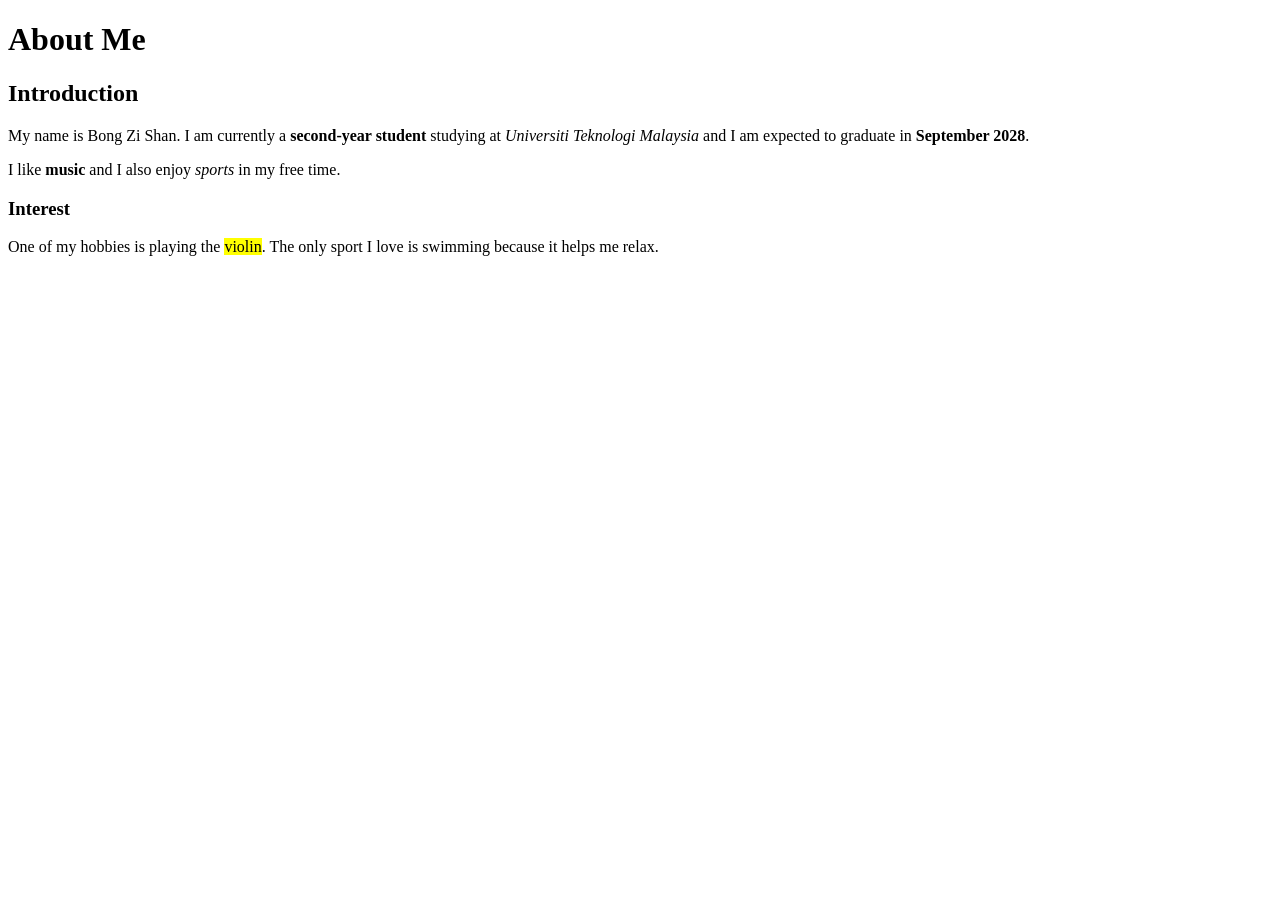
==== about.html @ 8644c531 "completed task 2 part 1: setup headings and basic intro paragraph" ====
<!DOCTYPE html>
<html lang="en">

<head>
<meta charset="UTF-8">
<title>About Me</title>
<meta name="description" content="About page of Bong Zi Shan's portfolio">
</head>

<body>

<h1>About Me</h1>

<h2>Introduction</h2>

<p>
My name is Bong Zi Shan. I am currently a <strong>second-year student</strong> studying at <em>Universiti Teknologi Malaysia</em> and I am expected to graduate in <strong>September 2028</strong>.</p>

<!-- strong shows importance, b only makes text bold -->
<p>I like <b>music</b> and I also enjoy <i>sports</i> in my free time.</p>


<h3>Interest</h3>

<p>One of my hobbies is playing the <mark>violin</mark>.
The only sport I love is swimming because it helps me relax.</p>

</body>
</html>
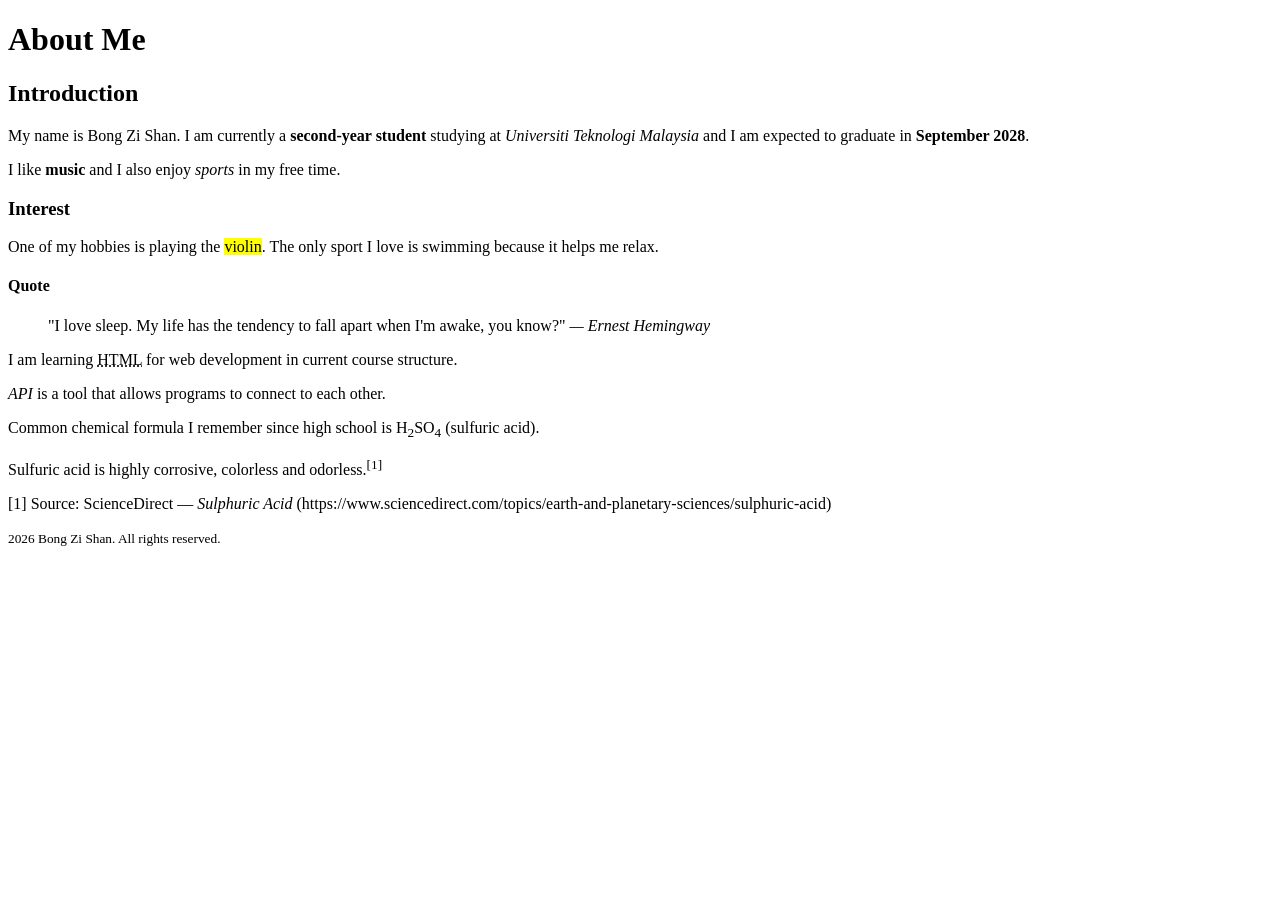
==== commit de86470c: "completed task 2: typography, tags, quote, footer copyright" ====
--- a/about.html
+++ b/about.html
@@ -25,5 +25,23 @@
 <p>One of my hobbies is playing the <mark>violin</mark>.
 The only sport I love is swimming because it helps me relax.</p>
 
+
+<h4>Quote</h4>
+
+<blockquote cite="https://www.goodreads.com/quotes/27292-i-love-sleep-my-life-has-the-tendency-to-fall">
+"I love sleep. My life has the tendency to fall apart when I'm awake, you know?"
+<cite>— Ernest Hemingway</cite>
+</blockquote>
+
+<p>I am learning <abbr title="HyperText Markup Language">HTML</abbr> for web development in current course structure.</p>
+<p><dfn>API</dfn> is a tool that allows programs to connect to each other.</p>
+<p>Common chemical formula I remember since high school is H<sub>2</sub>SO<sub>4</sub> (sulfuric acid).</p>
+<p>Sulfuric acid is highly corrosive, colorless and odorless.<sup>[1]</sup></p>
+<p>[1] Source: ScienceDirect — <cite>Sulphuric Acid</cite> (https://www.sciencedirect.com/topics/earth-and-planetary-sciences/sulphuric-acid)</p>
+
+<footer>
+<small>2026 Bong Zi Shan. All rights reserved.</small>
+</footer>
+
 </body>
 </html>
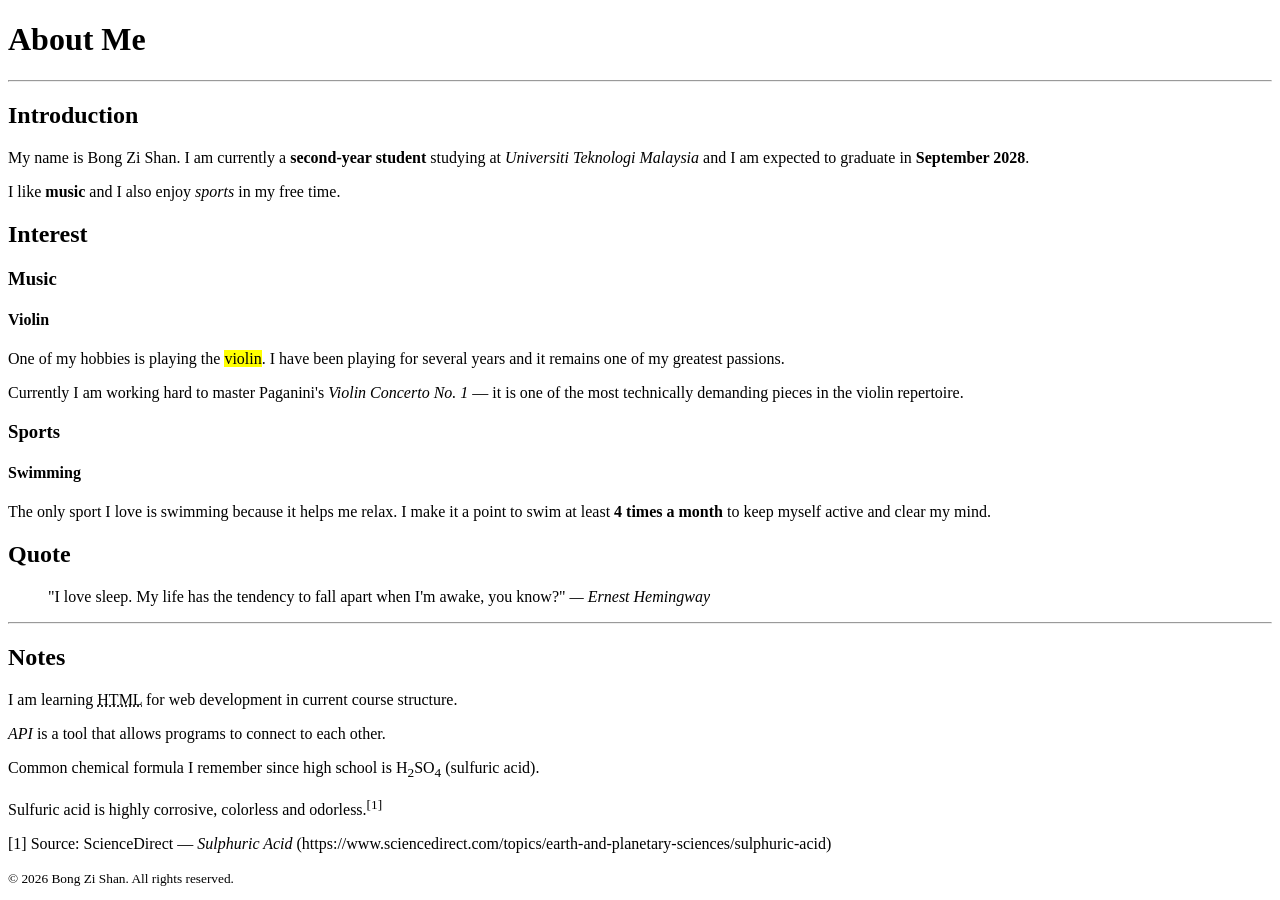
==== commit f228c5fc: "edit about me information and format" ====
--- a/about.html
+++ b/about.html
@@ -9,38 +9,68 @@
 
 <body>
 
-<h1>About Me</h1>
+<header>
+	<h1>About Me</h1>
+	<hr>
+</header>
+
+<main>
+
+<section id="about">
 
 <h2>Introduction</h2>
 
-<p>
-My name is Bong Zi Shan. I am currently a <strong>second-year student</strong> studying at <em>Universiti Teknologi Malaysia</em> and I am expected to graduate in <strong>September 2028</strong>.</p>
+<p>My name is Bong Zi Shan. I am currently a <strong>second-year student</strong> studying at <em>Universiti Teknologi Malaysia</em> and I am expected to graduate in <strong>September 2028</strong>.</p>
 
-<!-- strong shows importance, b only makes text bold -->
+<!-- strong shows importance to screen readers; b only makes text bold visually -->
 <p>I like <b>music</b> and I also enjoy <i>sports</i> in my free time.</p>
 
 
-<h3>Interest</h3>
+<h2>Interest</h2>
 
-<p>One of my hobbies is playing the <mark>violin</mark>.
-The only sport I love is swimming because it helps me relax.</p>
+<h3>Music</h3>
+
+<h4>Violin</h4>
+
+<p>One of my hobbies is playing the <mark>violin</mark>. I have been playing for several years and it remains one of my greatest passions.</p>
+
+<p>Currently I am working hard to master Paganini's <em>Violin Concerto No. 1</em> — it is one of the most technically demanding pieces in the violin repertoire.</p>
 
 
-<h4>Quote</h4>
+<h3>Sports</h3>
+
+<h4>Swimming</h4>
+
+<p>The only sport I love is swimming because it helps me relax. I make it a point to swim at least <strong>4 times a month</strong> to keep myself active and clear my mind.</p>
+
+
+<h2>Quote</h2>
 
 <blockquote cite="https://www.goodreads.com/quotes/27292-i-love-sleep-my-life-has-the-tendency-to-fall">
 "I love sleep. My life has the tendency to fall apart when I'm awake, you know?"
 <cite>— Ernest Hemingway</cite>
 </blockquote>
 
+<hr>
+
+<h2>Notes</h2>
+
 <p>I am learning <abbr title="HyperText Markup Language">HTML</abbr> for web development in current course structure.</p>
+
 <p><dfn>API</dfn> is a tool that allows programs to connect to each other.</p>
+
 <p>Common chemical formula I remember since high school is H<sub>2</sub>SO<sub>4</sub> (sulfuric acid).</p>
+
 <p>Sulfuric acid is highly corrosive, colorless and odorless.<sup>[1]</sup></p>
+
 <p>[1] Source: ScienceDirect — <cite>Sulphuric Acid</cite> (https://www.sciencedirect.com/topics/earth-and-planetary-sciences/sulphuric-acid)</p>
 
+</section>
+
+</main>
+
 <footer>
-<small>2026 Bong Zi Shan. All rights reserved.</small>
+<small>&copy; 2026 Bong Zi Shan. All rights reserved.</small>
 </footer>
 
 </body>
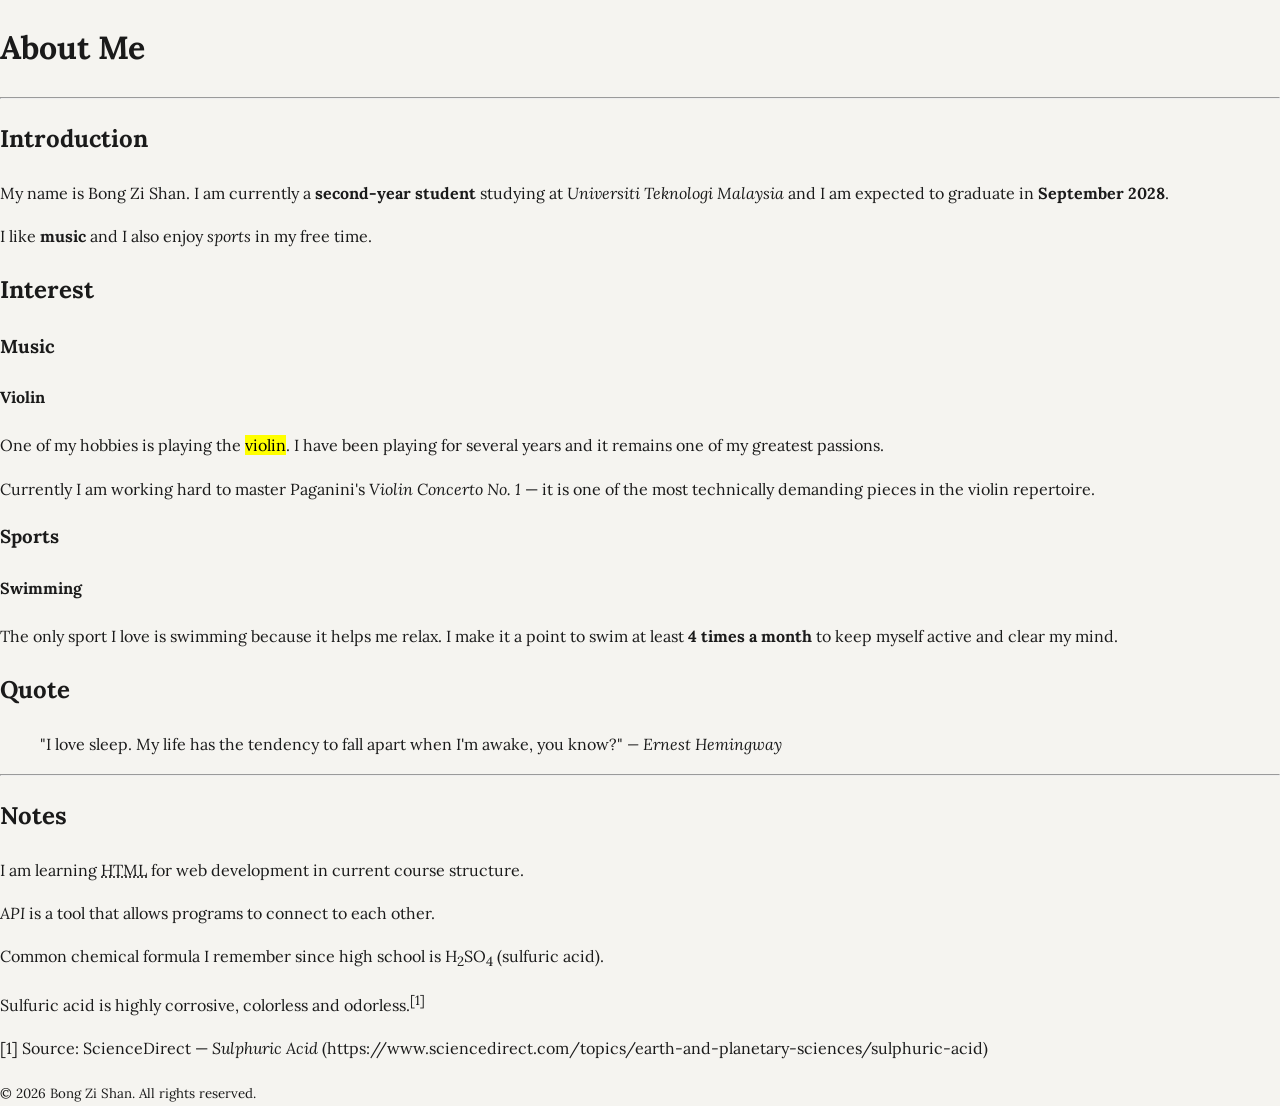
==== commit 1013688b: "completed task 1: created initial style.css, linked& removed all inline styles from HTML files" ====
--- a/about.html
+++ b/about.html
@@ -4,6 +4,7 @@
 <head>
 <meta charset="UTF-8">
 <title>About Me</title>
+<link rel="stylesheet" href="style.css">
 <meta name="description" content="About page of Bong Zi Shan's portfolio">
 </head>
 
--- a/style.css
+++ b/style.css
@@ -0,0 +1,39 @@
+@import url('https://fonts.googleapis.com/css2?family=Lora:ital,wght@0,400;0,700;1,400&family=Playfair+Display:wght@700&display=swap');
+
+:root {
+  --color-primary: #1a1a2e;
+  --color-secondary: #16213e;
+  --color-accent: #e8d5b7;
+  --color-accent-light: #fdf6e3;
+  --color-text: #1a1a1a;
+  --color-muted: #666666;
+  --color-grey-light: #eeeeee;
+  --color-surface: #f5f4f0;
+  --color-surface-alt: #ffffff;
+  --font-body: 'Lora', Georgia, serif;
+  --font-heading: 'Playfair Display', serif;
+  --space-sm: 0.5rem;
+  --space-md: 1.5rem;
+  --space-lg: 3rem;
+}
+
+html {
+  box-sizing: border-box;
+  font-size: 62.5%;
+}
+
+*,
+*::before,
+*::after {
+  box-sizing: inherit;
+}
+
+body {
+  margin: 0;
+  padding: 0;
+  font-family: var(--font-body);
+  font-size: 1.6rem;
+  color: var(--color-text);
+  background-color: var(--color-surface);
+  line-height: 1.7;
+}
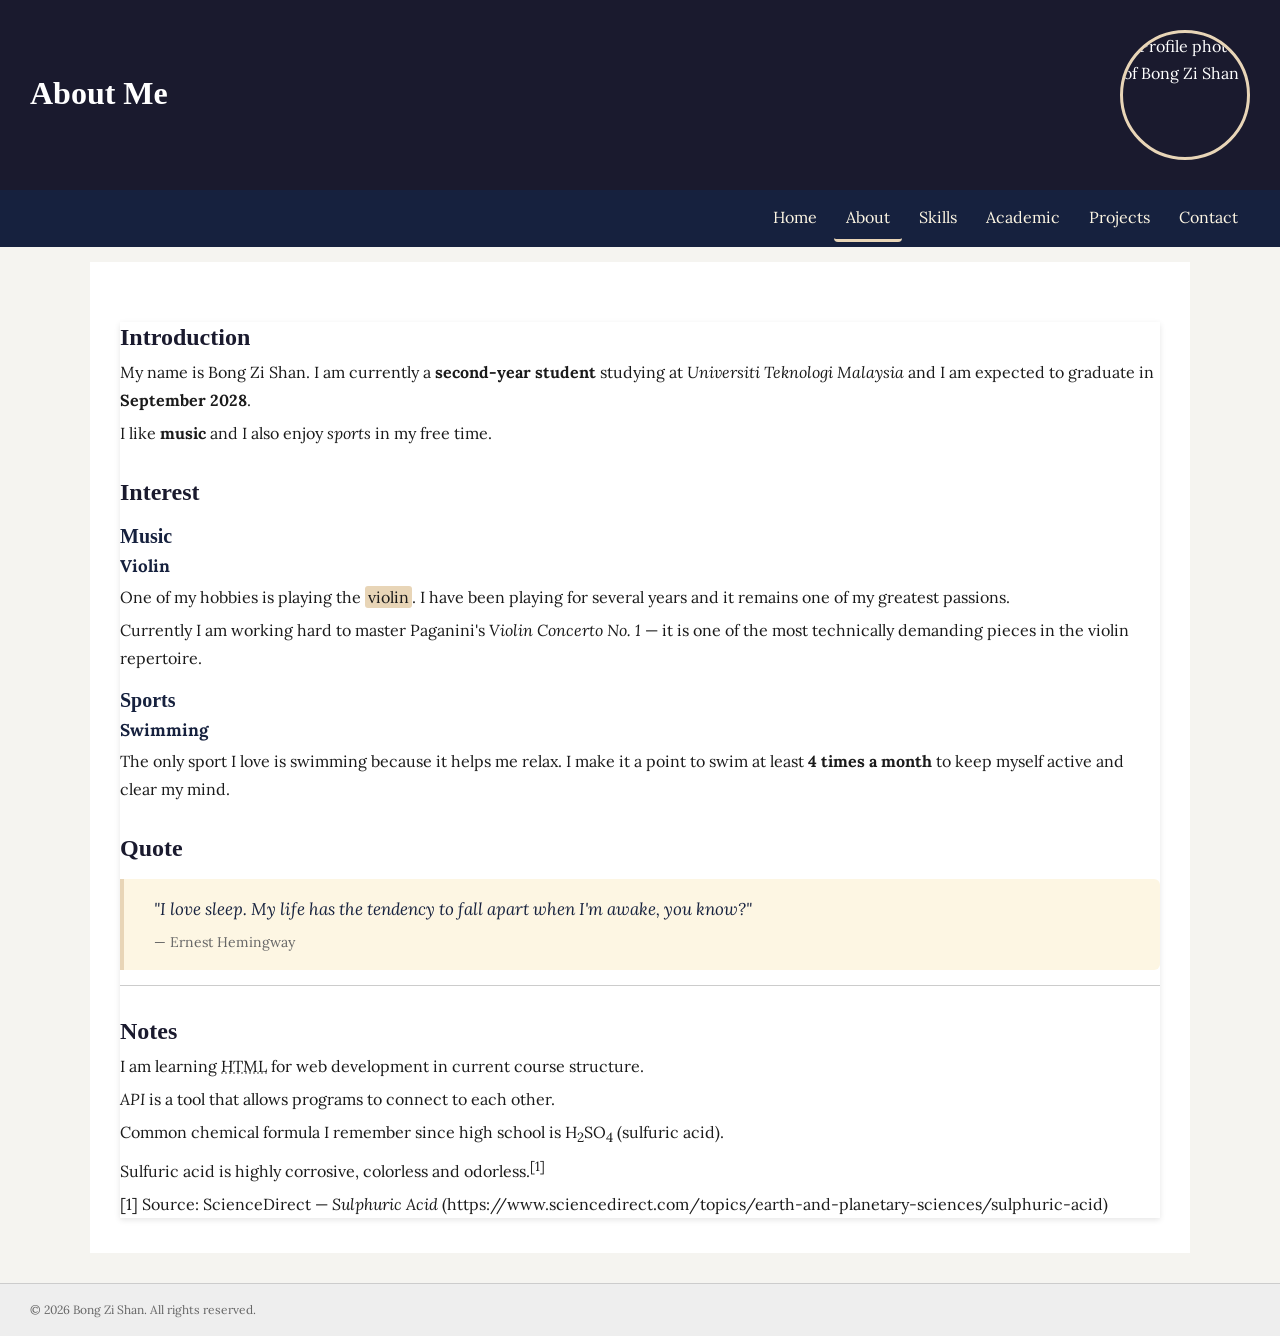
==== commit 360457a6: "completed task 3: created horizontal nav, two-column hero header" ====
--- a/about.html
+++ b/about.html
@@ -10,10 +10,27 @@
 
 <body>
 
-<header>
-	<h1>About Me</h1>
-	<hr>
+<header class="header-flex">
+	<div class="header-text">
+		<h1>About Me</h1>
+		<hr>
+	</div>
+
+	<div class="header-image">
+		<img src="image/me.png" alt="Profile photo of Bong Zi Shan">
+	</div>
 </header>
+
+<nav>
+	<ul>
+		<li><a href="index.html">Home</a></li>
+		<li><a href="about.html" class="active">About</a></li>
+		<li><a href="skills.html">Skills</a></li>
+		<li><a href="academic.html">Academic</a></li>
+		<li><a href="projects.html">Projects</a></li>
+		<li><a href="contact.html">Contact</a></li>
+	</ul>
+</nav>
 
 <main>
 
@@ -26,7 +43,6 @@
 <!-- strong shows importance to screen readers; b only makes text bold visually -->
 <p>I like <b>music</b> and I also enjoy <i>sports</i> in my free time.</p>
 
-
 <h2>Interest</h2>
 
 <h3>Music</h3>
@@ -37,13 +53,11 @@
 
 <p>Currently I am working hard to master Paganini's <em>Violin Concerto No. 1</em> — it is one of the most technically demanding pieces in the violin repertoire.</p>
 
-
 <h3>Sports</h3>
 
 <h4>Swimming</h4>
 
 <p>The only sport I love is swimming because it helps me relax. I make it a point to swim at least <strong>4 times a month</strong> to keep myself active and clear my mind.</p>
-
 
 <h2>Quote</h2>
 
--- a/style.css
+++ b/style.css
@@ -1,33 +1,46 @@
+/* Task 1 */
 @import url('https://fonts.googleapis.com/css2?family=Lora:ital,wght@0,400;0,700;1,400&family=Playfair+Display:wght@700&display=swap');
-
+ 
 :root {
-  --color-primary: #1a1a2e;
+  /* Colors */
+  --color-primary:   #1a1a2e;
   --color-secondary: #16213e;
-  --color-accent: #e8d5b7;
+  --color-accent:       #e8d5b7;
   --color-accent-light: #fdf6e3;
-  --color-text: #1a1a1a;
-  --color-muted: #666666;
+ 
+  /* Greys */
   --color-grey-light: #eeeeee;
-  --color-surface: #f5f4f0;
+  --color-grey-mid:   #cccccc;
+  --color-grey-dark:  #888888;
+ 
+  /* Text & background */
+  --color-text:        #1a1a1a;
+  --color-muted:       #666666;
+  --color-surface:     #f5f4f0;
   --color-surface-alt: #ffffff;
-  --font-body: 'Lora', Georgia, serif;
+ 
+  /* font families */
+  --font-body:    'Lora', Georgia, serif;
   --font-heading: 'Playfair Display', serif;
+ 
+  /* spacing values */
   --space-sm: 0.5rem;
   --space-md: 1.5rem;
   --space-lg: 3rem;
 }
-
+ 
+/* CSS Reset */
 html {
   box-sizing: border-box;
-  font-size: 62.5%;
-}
-
+  font-size: 62.5%; /* 1rem = 10px */
+}
+ 
 *,
 *::before,
 *::after {
   box-sizing: inherit;
 }
-
+ 
 body {
   margin: 0;
   padding: 0;
@@ -36,4 +49,288 @@
   color: var(--color-text);
   background-color: var(--color-surface);
   line-height: 1.7;
+}
+
+/* Task 2*/
+h1 {
+  font-family: var(--font-heading);
+  font-size: 3.2rem;
+  line-height: 1.25;
+  color: var(--color-surface-alt);
+  margin: 0 0 var(--space-sm) 0;
+}
+
+h2 {
+  font-family: var(--font-heading);
+  font-size: 2.4rem;
+  line-height: 1.3;
+  color: var(--color-primary);
+  /* margin gives vertical spacing between sections, easier to read compared to everything being too tight */
+  margin: var(--space-lg) 0 var(--space-sm) 0;
+}
+
+h3 {
+  font-family: var(--font-heading);
+  font-size: 2rem;
+  line-height: 1.35;
+  color: var(--color-secondary);
+  margin: var(--space-md) 0 var(--space-sm) 0;
+}
+
+h4 {
+  font-family: var(--font-body);
+  font-size: 1.7rem;
+  font-weight: 700;
+  line-height: 1.4;
+  color: var(--color-secondary);
+  margin: var(--space-sm) 0 0.4rem 0;
+}
+
+p,
+li {
+  font-size: 1.6rem;
+  line-height: 1.75;
+  color: var(--color-text);
+}
+
+/* margin adds space below each paragraph so text is easier to read */
+p {
+  margin: 0 0 var(--space-sm) 0;
+}
+
+small {
+  font-size: 1.2rem;
+  line-height: 1.5;
+  color: var(--color-muted);
+}
+
+blockquote {
+  font-family: var(--font-body);
+  font-size: 1.7rem;
+  font-style: italic;
+  line-height: 1.8;
+  color: var(--color-secondary);
+  /* padding is for space INSIDE the box(text away from border), margin is for space OUTSIDE(separates from paragraphs) */
+  padding: var(--space-md) var(--space-md) var(--space-md) var(--space-lg);
+  margin: var(--space-md) 0;
+  border-left: 4px solid var(--color-accent);
+  background-color: var(--color-accent-light);
+  border-radius: 0 6px 6px 0;
+  position: relative;
+}
+
+blockquote cite {
+  display: block;
+  font-size: 1.4rem;
+  font-style: normal;
+  color: var(--color-muted);
+  margin-top: var(--space-sm);
+}
+
+code {
+  font-size: 1.4rem;
+  line-height: 1.6;
+  color: var(--color-primary);
+  background-color: var(--color-grey-light);
+  padding: 0.2rem 0.5rem;
+  border-radius: 4px;
+}
+
+caption {
+  font-family: var(--font-heading);
+  font-size: 1.6rem;
+  font-weight: 700;
+  line-height: 1.5;
+  color: var(--color-primary);
+  caption-side: top;
+  padding: var(--space-sm) 0;
+  text-align: left;
+}
+
+header {
+  background-color: var(--color-primary);
+  color: var(--color-surface-alt);
+  /* using padding so the text sits nicely inside the header area, not touching the edges */
+  padding: var(--space-lg);
+}
+
+header p {
+  color: var(--color-accent);
+  font-size: 1.6rem;
+  margin: 0;
+}
+
+header hr {
+  display: none;
+}
+
+nav {
+  background-color: var(--color-secondary);
+  color: var(--color-surface-alt);
+  padding: var(--space-sm) var(--space-lg);
+  /* margin-bottom creates space between nav and main content */
+  margin-bottom: var(--space-md);
+}
+
+main {
+  background-color: var(--color-surface-alt);
+  /* padding keeps content away from edges, margin auto is used to center the whole layout */
+  padding: var(--space-lg);
+  max-width: 1100px;
+  margin: 0 auto;
+}
+
+footer {
+  background-color: var(--color-grey-light);
+  color: var(--color-muted);
+  /* padding = inner spacing inside footer, margin-top pushes it away from the main content above */
+  padding: var(--space-md) var(--space-lg);
+  margin-top: var(--space-lg);
+  border-top: 1px solid var(--color-grey-mid);
+  font-size: 1.3rem;
+}
+
+footer address {
+  font-style: normal;
+  margin-bottom: var(--space-sm);
+  line-height: 1.8;
+}
+
+a:link {
+  color: var(--color-secondary);
+  text-decoration: underline;
+}
+
+a:visited {
+  color: var(--color-grey-dark);
+  text-decoration: underline;
+}
+
+a:hover {
+  color: var(--color-primary);
+  text-decoration: none;
+}
+
+a:active {
+  color: var(--color-accent);
+  text-decoration: none;
+}
+
+hr {
+  border: none;
+  border-top: 1px solid var(--color-grey-mid);
+  margin: var(--space-md) 0;
+}
+
+img {
+  max-width: 100%;
+  height: auto;
+  display: block;
+}
+
+ul,
+ol {
+  padding-left: var(--space-lg);
+  margin: var(--space-sm) 0 var(--space-md) 0;
+}
+
+mark {
+  background-color: var(--color-accent);
+  color: var(--color-text);
+  padding: 0.1rem 0.3rem;
+  border-radius: 3px;
+}
+
+abbr[title] {
+  text-decoration: underline dotted var(--color-grey-dark);
+  cursor: help;
+}
+
+figure {
+  margin: 0 0 var(--space-md) 0;
+}
+
+figcaption {
+  font-size: 1.3rem;
+  color: var(--color-muted);
+  margin-top: 0.4rem;
+}
+
+button,
+input,
+textarea,
+select {
+  border-radius: 6px;
+}
+
+section {
+  background-color: var(--color-surface-alt);
+  box-shadow: 0 2px 6px rgba(0,0,0,0.1);
+}
+
+/* Task 3 */
+nav {
+  display: flex;
+  justify-content: space-between;
+  align-items: center;
+  position: sticky;
+  top: 0;
+  z-index: 100;
+}
+
+nav ul {
+  display: flex;
+  justify-content: flex-end;
+  flex-wrap: wrap;
+  gap: var(--space-sm);
+  list-style: none;
+  margin: 0;
+  padding: 0;
+  width: 100%;
+}
+
+nav a {
+  display: block;
+  padding: 0.8rem 1.2rem;
+  border-radius: 4px;
+  transition: color 0.2s, background-color 0.2s;
+}
+
+nav a:link,
+nav a:visited {
+  color: var(--color-accent-light);
+  text-decoration: none;
+}
+
+nav a:hover {
+  color: var(--color-surface-alt);
+  background-color: var(--color-primary);
+}
+
+nav a:active {
+  color: var(--color-accent-light);
+  background-color: var(--color-primary);
+}
+
+nav a.active {
+  border-bottom: 3px solid var(--color-accent);
+}
+
+.header-flex {
+  display: flex;
+  justify-content: space-between;
+  align-items: center;
+  gap: var(--space-md);
+}
+
+.header-text {
+  flex: 1;
+}
+
+.header-image img {
+  width: 130px;
+  height: 130px;
+  border-radius: 50%;
+  object-fit: cover;
+  border: 3px solid var(--color-accent);
 }
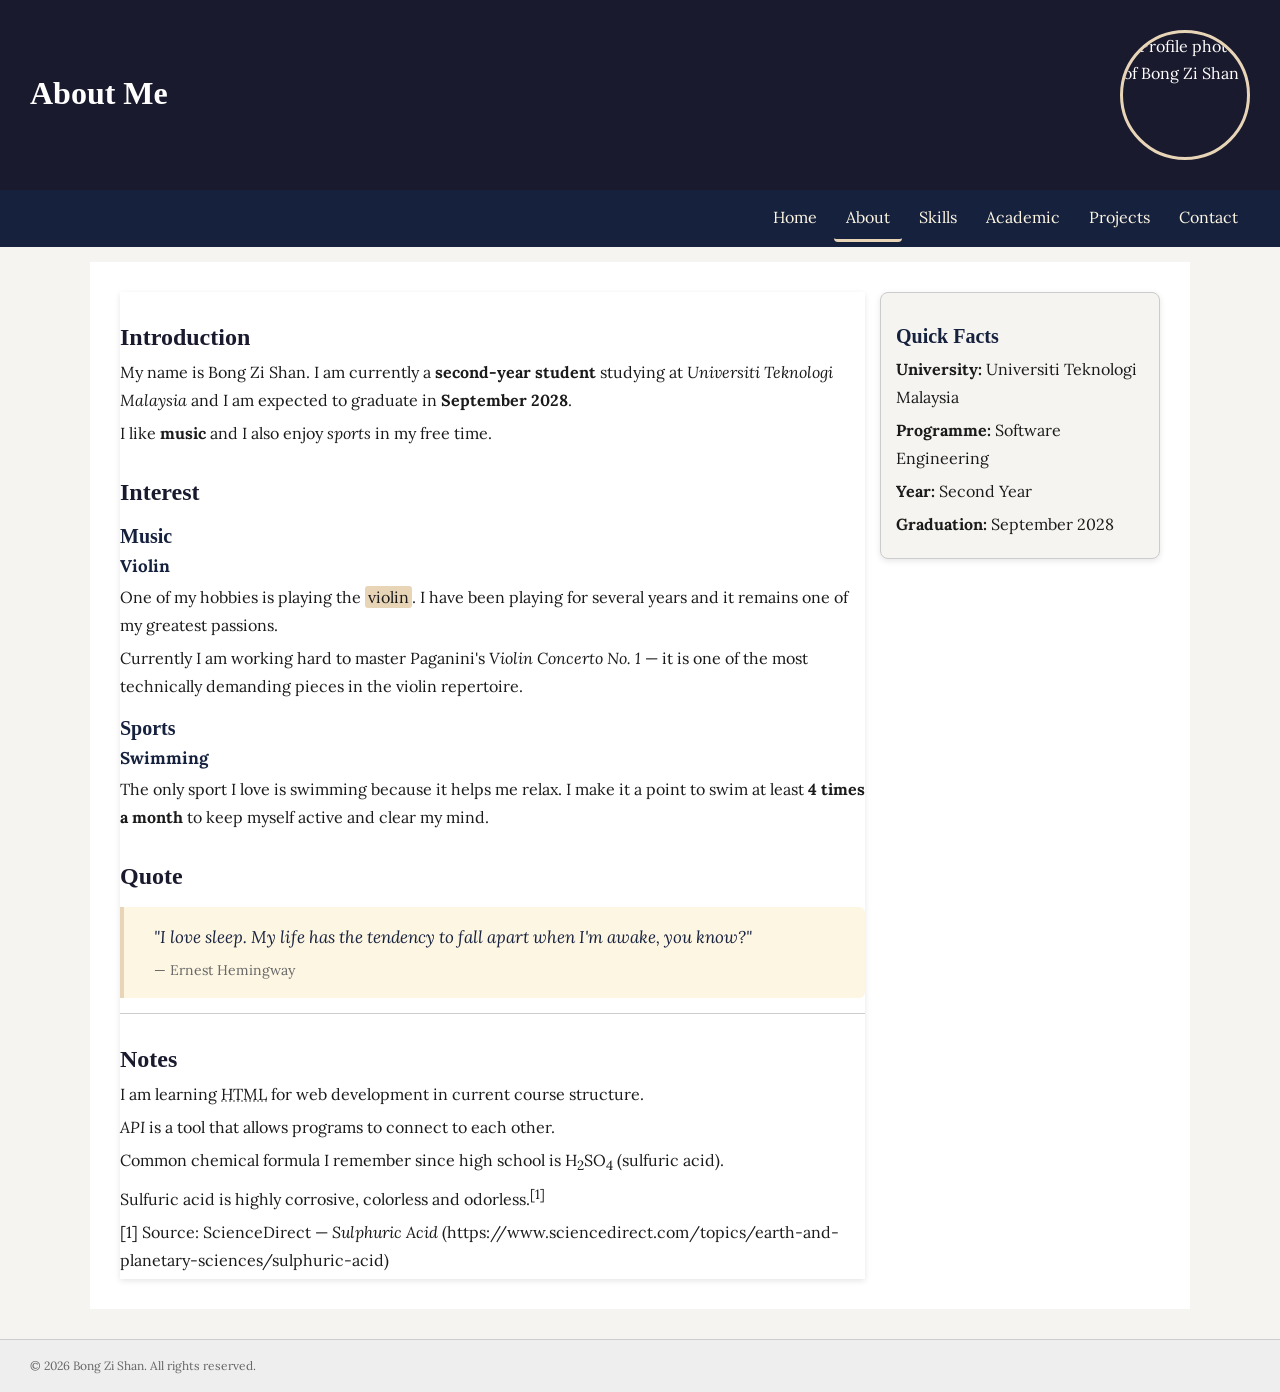
==== commit ce0b91fa: "completed task 4: card grid, sidebar layout" ====
--- a/about.html
+++ b/about.html
@@ -32,7 +32,7 @@
 	</ul>
 </nav>
 
-<main>
+<main class="page-grid">
 
 <section id="about">
 
@@ -82,6 +82,14 @@
 
 </section>
 
+<aside class="sidebar">
+  <h3>Quick Facts</h3>
+  <p><strong>University:</strong> Universiti Teknologi Malaysia</p>
+  <p><strong>Programme:</strong> Software Engineering</p>
+  <p><strong>Year:</strong> Second Year</p>
+  <p><strong>Graduation:</strong> September 2028</p>
+</aside>
+
 </main>
 
 <footer>
--- a/style.css
+++ b/style.css
@@ -333,4 +333,45 @@
   border-radius: 50%;
   object-fit: cover;
   border: 3px solid var(--color-accent);
+}
+
+/* Task 4 */
+.card-grid {
+  display: grid;
+  grid-template-columns: repeat(auto-fit, minmax(260px, 1fr));
+  gap: var(--space-md);
+  margin-top: var(--space-md);
+}
+
+.card {
+  background-color: var(--color-surface);
+  border: 1px solid var(--color-grey-mid);
+  padding: var(--space-md);
+  border-radius: 8px;
+  box-shadow: 0 2px 6px rgba(0,0,0,0.1);
+  align-content: start;
+  transition: transform 0.2s;
+}
+
+.card:hover {
+  transform: translateY(-4px);
+}
+
+.card-featured {
+  grid-column: span 2;
+}
+
+.page-grid {
+  display: grid;
+  grid-template-columns: 1fr 280px;
+  gap: var(--space-md);
+}
+
+.sidebar {
+  background-color: var(--color-surface);
+  border: 1px solid var(--color-grey-mid);
+  padding: var(--space-md);
+  border-radius: 8px;
+  box-shadow: 0 2px 6px rgba(0,0,0,0.1);
+  align-self: start;
 }
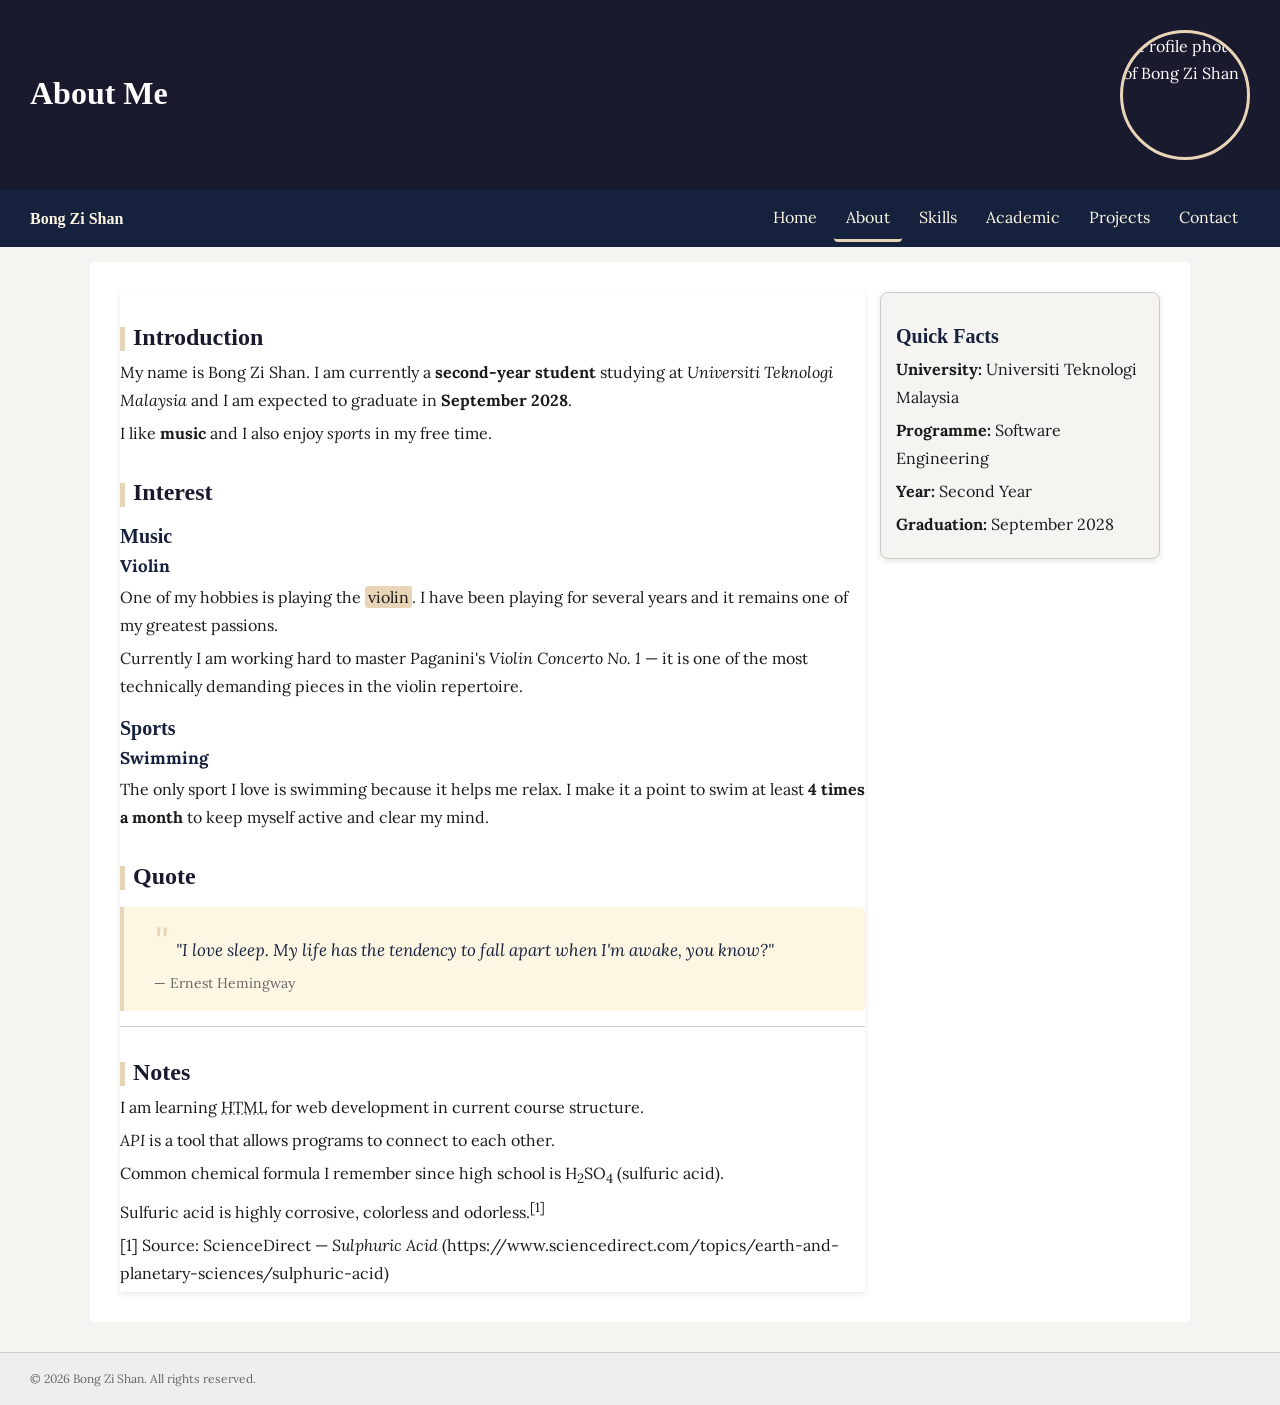
==== commit d7cd6b1f: "adjust nav layout" ====
--- a/about.html
+++ b/about.html
@@ -3,6 +3,7 @@
 
 <head>
 <meta charset="UTF-8">
+<meta name="viewport" content="width=device-width, initial-scale=1.0">
 <title>About Me</title>
 <link rel="stylesheet" href="style.css">
 <meta name="description" content="About page of Bong Zi Shan's portfolio">
@@ -22,14 +23,15 @@
 </header>
 
 <nav>
-	<ul>
-		<li><a href="index.html">Home</a></li>
-		<li><a href="about.html" class="active">About</a></li>
-		<li><a href="skills.html">Skills</a></li>
-		<li><a href="academic.html">Academic</a></li>
-		<li><a href="projects.html">Projects</a></li>
-		<li><a href="contact.html">Contact</a></li>
-	</ul>
+  <span class="nav-brand">Bong Zi Shan</span>
+  <ul>
+    <li><a href="index.html">Home</a></li>
+    <li><a href="about.html" class="active">About</a></li>
+    <li><a href="skills.html">Skills</a></li>
+    <li><a href="academic.html">Academic</a></li>
+    <li><a href="projects.html">Projects</a></li>
+    <li><a href="contact.html">Contact</a></li>
+  </ul>
 </nav>
 
 <main class="page-grid">
--- a/style.css
+++ b/style.css
@@ -1,3 +1,10 @@
+/* ============================================
+   BREAKPOINTS
+   mobile-first base: 320px and up (default)
+   tablet:  @media (min-width: 600px)
+   desktop: @media (min-width: 1024px)
+   ============================================ */
+
 /* Task 1 */
 @import url('https://fonts.googleapis.com/css2?family=Lora:ital,wght@0,400;0,700;1,400&family=Playfair+Display:wght@700&display=swap');
  
@@ -51,7 +58,7 @@
   line-height: 1.7;
 }
 
-/* Task 2*/
+/* Task 2 */
 h1 {
   font-family: var(--font-heading);
   font-size: 3.2rem;
@@ -271,8 +278,9 @@
 /* Task 3 */
 nav {
   display: flex;
-  justify-content: space-between;
-  align-items: center;
+  flex-direction: column;
+  align-items: flex-start;
+  gap: var(--space-sm);
   position: sticky;
   top: 0;
   z-index: 100;
@@ -280,13 +288,12 @@
 
 nav ul {
   display: flex;
-  justify-content: flex-end;
+  flex-direction: column;
   flex-wrap: wrap;
   gap: var(--space-sm);
   list-style: none;
   margin: 0;
   padding: 0;
-  width: 100%;
 }
 
 nav a {
@@ -316,11 +323,27 @@
   border-bottom: 3px solid var(--color-accent);
 }
 
+.nav-brand {
+  font-family: var(--font-heading);
+  font-size: 1.6rem;
+  font-weight: 700;
+  color: var(--color-accent-light);
+}
+
+nav a:focus,
+.skills-nav a:focus,
+a:focus {
+  outline: none;
+  box-shadow: 0 0 0 3px var(--color-accent);
+}
+
 .header-flex {
   display: flex;
+  flex-direction: column;
   justify-content: space-between;
   align-items: center;
   gap: var(--space-md);
+  text-align: center;
 }
 
 .header-text {
@@ -358,12 +381,12 @@
 }
 
 .card-featured {
-  grid-column: span 2;
+  grid-column: span 1;
 }
 
 .page-grid {
   display: grid;
-  grid-template-columns: 1fr 280px;
+  grid-template-columns: 1fr;
   gap: var(--space-md);
 }
 
@@ -374,4 +397,230 @@
   border-radius: 8px;
   box-shadow: 0 2px 6px rgba(0,0,0,0.1);
   align-self: start;
+}
+
+/* Task 5 */
+@media (min-width: 600px) {
+  .card-grid {
+    grid-template-columns: repeat(2, 1fr);
+  }
+
+  .header-flex {
+    flex-direction: row;
+    text-align: left;
+  }
+
+  nav {
+    flex-direction: row;
+    justify-content: space-between;
+    align-items: center;
+  }
+
+  nav ul {
+    flex-direction: row;
+    justify-content: flex-end;
+  }
+
+  .nav-brand {
+    white-space: nowrap;
+  }
+}
+
+@media (min-width: 1024px) {
+  .card-grid {
+    grid-template-columns: repeat(3, 1fr);
+  }
+
+  .card-featured {
+    grid-column: span 2;
+  }
+
+  .page-grid {
+    grid-template-columns: 1fr 280px;
+  }
+
+  nav ul {
+    flex-wrap: nowrap;
+  }
+}
+
+/* clean up old HTML presentation attributes */
+.table-center {
+  text-align: center;
+}
+
+.table-right {
+  text-align: right;
+}
+
+table {
+  width: 100%;
+  border-collapse: collapse;
+}
+
+table th,
+table td {
+  border: 1px solid var(--color-grey-mid);
+  padding: 0.8rem;
+}
+
+.projects-figure-left {
+  float: left;
+  margin: 0 var(--space-md) var(--space-sm) 0;
+}
+
+.projects-figure-right {
+  float: right;
+  margin: 0 0 var(--space-sm) var(--space-md);
+}
+
+/* Task 6 */
+form {
+  max-width: 640px;
+}
+
+fieldset {
+  border: 1px solid var(--color-grey-mid);
+  padding: var(--space-md);
+  margin-bottom: var(--space-md);
+  border-radius: 8px;
+}
+
+legend {
+  font-weight: 700;
+  color: var(--color-primary);
+  padding: 0 0.6rem;
+}
+
+label {
+  display: block;
+  margin-bottom: 0.4rem;
+  color: var(--color-text);
+}
+
+input[type="text"],
+input[type="email"],
+input[type="tel"],
+input[type="number"],
+input[type="date"],
+textarea,
+select {
+  width: 100%;
+  font-family: var(--font-body);
+  font-size: 1.5rem;
+  color: var(--color-text);
+  background-color: var(--color-surface-alt);
+  border: 1px solid var(--color-grey-mid);
+  padding: 0.8rem 1rem;
+  border-radius: 6px;
+}
+
+input[type="range"] {
+  width: 100%;
+}
+
+input[type="text"]:focus,
+input[type="email"]:focus,
+input[type="tel"]:focus,
+input[type="number"]:focus,
+input[type="date"]:focus,
+textarea:focus,
+select:focus,
+input[type="range"]:focus,
+button:focus {
+  outline: none;
+  box-shadow: 0 0 0 3px var(--color-accent);
+}
+
+button[type="submit"] {
+  background-color: var(--color-primary);
+  color: var(--color-surface-alt);
+  border: none;
+  padding: 1rem 2rem;
+  border-radius: 6px;
+  transition: background-color 0.2s, transform 0.1s;
+}
+
+button[type="submit"]:hover {
+  background-color: var(--color-secondary);
+}
+
+button[type="submit"]:active {
+  transform: scale(0.97);
+}
+
+blockquote::before {
+  content: '"';
+  color: var(--color-accent);
+  font-size: 4rem;
+  line-height: 1;
+  margin-right: 0.4rem;
+}
+
+h2::before {
+  content: '';
+  display: inline-block;
+  width: 5px;
+  height: 1em;
+  background-color: var(--color-accent);
+  margin-right: 0.8rem;
+  vertical-align: middle;
+}
+
+tbody tr:nth-child(even) {
+  background-color: var(--color-accent-light);
+}
+
+dl dt:first-child {
+  border-top: none;
+}
+
+dl dd:last-child {
+  border-bottom: none;
+}
+
+dt {
+  border-top: 1px solid var(--color-grey-mid);
+  padding-top: 0.6rem;
+}
+
+dd {
+  border-bottom: 1px solid var(--color-grey-light);
+  padding-bottom: 0.6rem;
+  margin-bottom: 0.6rem;
+}
+
+.skills-nav {
+  background-color: var(--color-surface-alt);
+  padding: 0 var(--space-lg);
+  margin-bottom: var(--space-md);
+}
+
+.skills-nav ul {
+  display: flex;
+  flex-wrap: wrap;
+  gap: var(--space-md);
+  list-style: none;
+  margin: 0;
+  padding: var(--space-sm) 0;
+}
+
+.skills-nav a:link,
+.skills-nav a:visited {
+  display: inline-block;
+  padding: 0.4rem 1rem;
+  color: var(--color-text);
+  text-decoration: none;
+  border-radius: 4px;
+  transition: background-color 0.2s;
+}
+
+.skills-nav a:hover {
+  color: var(--color-text);
+  background-color: var(--color-accent-light);
+}
+
+.skills-nav a:active {
+  color: var(--color-text);
+  background-color: var(--color-accent);
 }
